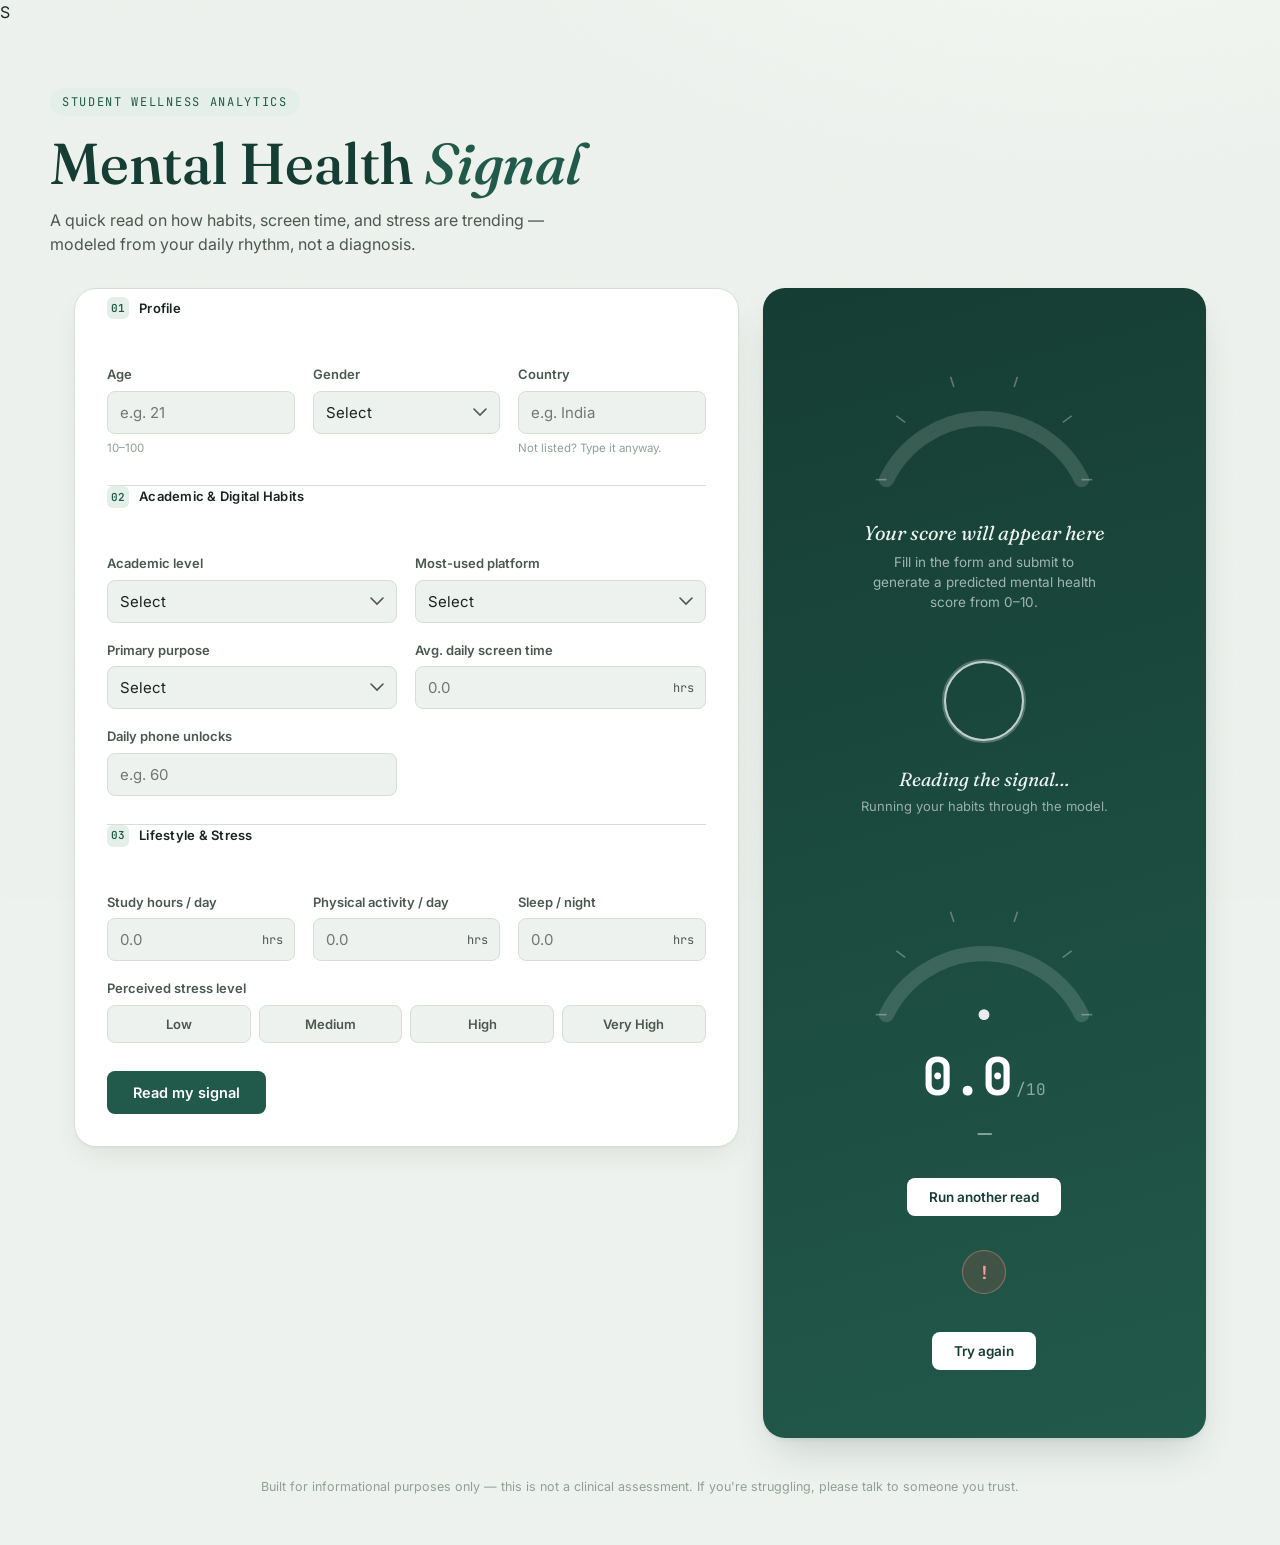
==== index.html @ 28da92a2 "first commit" ====
<!DOCTYPE html>
<html lang="en">
<head>
<meta charset="UTF-8" />
<meta name="viewport" content="width=device-width, initial-scale=1.0" />
<title>Mental Health Signal — Student Wellness Analytics</title>
<link rel="preconnect" href="https://fonts.googleapis.com">
<link rel="preconnect" href="https://fonts.gstatic.com" crossorigin>
<link href="https://fonts.googleapis.com/css2?family=Fraunces:ital,opsz,wght@0,9..144,400;0,9..144,500;0,9..144,600;1,9..144,500&family=Inter:wght@400;500;600;700&family=JetBrains+Mono:wght@400;500;700&display=swap" rel="stylesheet">
<link rel="stylesheet" href="style.css" />
</head>S
<body>

<div class="noise-overlay" aria-hidden="true"></div>

<header class="site-header">
  <div class="header-inner">
    <span class="eyebrow">Student Wellness Analytics</span>
    <h1 class="title">Mental Health <em>Signal</em></h1>
    <p class="subtitle">A quick read on how habits, screen time, and stress are trending — modeled from your daily rhythm, not a diagnosis.</p>
  </div>
</header>

<main class="layout">

  <!-- FORM PANEL -->
  <section class="panel form-panel" aria-labelledby="form-heading">
    <form id="predict-form" novalidate>

      <fieldset class="group">
        <legend><span class="legend-index">01</span> Profile</legend>
        <div class="grid grid-3">
          <div class="field">
            <label for="age">Age</label>
            <input type="number" id="age" name="age" min="10" max="100" step="1" required placeholder="e.g. 21" />
            <span class="hint">10–100</span>
            <span class="error-msg" data-for="age"></span>
          </div>
          <div class="field">
            <label for="gender">Gender</label>
            <select id="gender" name="gender" required>
              <option value="" disabled selected hidden>Select</option>
              <option value="Male">Male</option>
              <option value="Female">Female</option>
            </select>
            <span class="error-msg" data-for="gender"></span>
          </div>
          <div class="field">
            <label for="country">Country</label>
            <input type="text" id="country" name="country" list="country-list" required placeholder="e.g. India" autocomplete="off" />
            <datalist id="country-list">
              <option value="India"></option>
              <option value="USA"></option>
              <option value="Canada"></option>
              <option value="Australia"></option>
              <option value="UK"></option>
              <option value="Germany"></option>
              <option value="Mexico"></option>
              <option value="Turkey"></option>
              <option value="France"></option>
            </datalist>
            <span class="hint">Not listed? Type it anyway.</span>
            <span class="error-msg" data-for="country"></span>
          </div>
        </div>
      </fieldset>

      <fieldset class="group">
        <legend><span class="legend-index">02</span> Academic &amp; Digital Habits</legend>
        <div class="grid grid-2">
          <div class="field">
            <label for="academic_level">Academic level</label>
            <select id="academic_level" name="academic_level" required>
              <option value="" disabled selected hidden>Select</option>
              <option value="High School">High School</option>
              <option value="Undergraduate">Undergraduate</option>
              <option value="Graduate">Graduate</option>
            </select>
            <span class="error-msg" data-for="academic_level"></span>
          </div>
          <div class="field">
            <label for="most_used_platform">Most-used platform</label>
            <select id="most_used_platform" name="most_used_platform" required>
              <option value="" disabled selected hidden>Select</option>
              <option value="Facebook">Facebook</option>
              <option value="Instagram">Instagram</option>
              <option value="Snapchat">Snapchat</option>
              <option value="Twitter">Twitter</option>
              <option value="YouTube">YouTube</option>
              <option value="TikTok">TikTok</option>
              <option value="LinkedIn">LinkedIn</option>
              <option value="LINE">LINE</option>
              <option value="KakaoTalk">KakaoTalk</option>
              <option value="VKontakte">VKontakte</option>
              <option value="WhatsApp">WhatsApp</option>
              <option value="WeChat">WeChat</option>
            </select>
            <span class="error-msg" data-for="most_used_platform"></span>
          </div>
          <div class="field">
            <label for="purpose_of_use">Primary purpose</label>
            <select id="purpose_of_use" name="purpose_of_use" required>
              <option value="" disabled selected hidden>Select</option>
              <option value="Networking">Networking</option>
              <option value="Education">Education</option>
              <option value="Entertainment">Entertainment</option>
              <option value="News">News</option>
            </select>
            <span class="error-msg" data-for="purpose_of_use"></span>
          </div>
          <div class="field">
            <label for="avg_daily_usage_hours">Avg. daily screen time</label>
            <div class="unit-input">
              <input type="number" id="avg_daily_usage_hours" name="avg_daily_usage_hours" min="0" max="24" step="0.1" required placeholder="0.0" />
              <span class="unit">hrs</span>
            </div>
            <span class="error-msg" data-for="avg_daily_usage_hours"></span>
          </div>
          <div class="field">
            <label for="daily_unlocks">Daily phone unlocks</label>
            <input type="number" id="daily_unlocks" name="daily_unlocks" min="0" step="1" required placeholder="e.g. 60" />
            <span class="error-msg" data-for="daily_unlocks"></span>
          </div>
        </div>
      </fieldset>

      <fieldset class="group">
        <legend><span class="legend-index">03</span> Lifestyle &amp; Stress</legend>
        <div class="grid grid-3">
          <div class="field">
            <label for="study_hours">Study hours / day</label>
            <div class="unit-input">
              <input type="number" id="study_hours" name="study_hours" min="0" max="24" step="0.1" required placeholder="0.0" />
              <span class="unit">hrs</span>
            </div>
            <span class="error-msg" data-for="study_hours"></span>
          </div>
          <div class="field">
            <label for="physical_activity_hours">Physical activity / day</label>
            <div class="unit-input">
              <input type="number" id="physical_activity_hours" name="physical_activity_hours" min="0" max="24" step="0.1" required placeholder="0.0" />
              <span class="unit">hrs</span>
            </div>
            <span class="error-msg" data-for="physical_activity_hours"></span>
          </div>
          <div class="field">
            <label for="sleep_hours_per_night">Sleep / night</label>
            <div class="unit-input">
              <input type="number" id="sleep_hours_per_night" name="sleep_hours_per_night" min="0" max="24" step="0.1" required placeholder="0.0" />
              <span class="unit">hrs</span>
            </div>
            <span class="error-msg" data-for="sleep_hours_per_night"></span>
          </div>
          <div class="field field-span">
            <label for="stress_level">Perceived stress level</label>
            <div class="segmented" id="stress_level_group" data-name="stress_level">
              <button type="button" class="seg-btn" data-value="Low">Low</button>
              <button type="button" class="seg-btn" data-value="Medium">Medium</button>
              <button type="button" class="seg-btn" data-value="High">High</button>
              <button type="button" class="seg-btn" data-value="Very High">Very High</button>
            </div>
            <input type="hidden" id="stress_level" name="stress_level" required />
            <span class="error-msg" data-for="stress_level"></span>
          </div>
        </div>
      </fieldset>

      <div class="form-footer">
        <button type="submit" class="submit-btn" id="submit-btn">
          <span class="btn-label">Read my signal</span>
          <span class="btn-spinner" aria-hidden="true"></span>
        </button>
      </div>
    </form>
  </section>

  <!-- RESULT PANEL -->
  <aside class="panel result-panel" aria-live="polite">
    <div class="result-inner" id="result-inner">

      <div class="state state-idle" id="state-idle">
        <svg class="gauge gauge-idle" viewBox="0 0 240 160" aria-hidden="true">
          <path class="gauge-track" d="M 30 140 A 100 100 0 0 1 210 140" />
          <g class="gauge-ticks"></g>
        </svg>
        <p class="idle-label">Your score will appear here</p>
        <p class="idle-copy">Fill in the form and submit to generate a predicted mental health score from 0–10.</p>
      </div>

      <div class="state state-loading" id="state-loading" hidden>
        <div class="pulse-ring"></div>
        <p class="loading-label">Reading the signal…</p>
        <p class="loading-copy">Running your habits through the model.</p>
      </div>

      <div class="state state-result" id="state-result" hidden>
        <svg class="gauge gauge-result" viewBox="0 0 240 160" aria-hidden="true">
          <defs>
            <linearGradient id="gaugeGradient" x1="0%" y1="0%" x2="100%" y2="0%">
              <stop offset="0%" stop-color="#D9534F"/>
              <stop offset="45%" stop-color="#E3B341"/>
              <stop offset="100%" stop-color="#4C9A78"/>
            </linearGradient>
          </defs>
          <path class="gauge-track" d="M 30 140 A 100 100 0 0 1 210 140" />
          <path class="gauge-fill" id="gauge-fill" d="M 30 140 A 100 100 0 0 1 210 140" />
          <g class="gauge-ticks"></g>
          <circle class="gauge-needle-hub" cx="120" cy="140" r="5" />
        </svg>
        <div class="score-readout">
          <span class="score-number" id="score-number">0.0</span>
          <span class="score-max">/10</span>
        </div>
        <p class="score-band" id="score-band">—</p>
        <p class="score-context" id="score-context"></p>
        <button type="button" class="reset-btn" id="reset-btn">Run another read</button>
      </div>

      <div class="state state-error" id="state-error" hidden>
        <div class="error-icon" aria-hidden="true">!</div>
        <p class="error-copy" id="error-copy"></p>
        <button type="button" class="reset-btn" id="error-retry-btn">Try again</button>
      </div>

    </div>
  </aside>

</main>

<footer class="site-footer">
  <p>Built for informational purposes only — this is not a clinical assessment. If you're struggling, please talk to someone you trust.</p>
</footer>

<script src="script.js"></script>
</body>
</html>
---- style.css ----
/* =========================================================
   TOKENS
   ========================================================= */
:root {
  --ink:        #182420;
  --ink-soft:   #4A5850;
  --paper:      #EEF2EE;
  --paper-deep: #E2E8E1;
  --surface:    #FFFFFF;
  --line:       #D6DED5;

  --pine:       #21594A;
  --pine-deep:  #163D33;
  --pine-tint:  #E4EFE9;

  --amber:      #E3B341;
  --coral:      #D9534F;
  --sage:       #4C9A78;

  --font-display: 'Fraunces', Georgia, serif;
  --font-body:    'Inter', -apple-system, sans-serif;
  --font-mono:    'JetBrains Mono', 'SFMono-Regular', monospace;

  --radius-sm: 8px;
  --radius-md: 14px;
  --radius-lg: 22px;

  --shadow-card: 0 1px 2px rgba(24,36,32,0.04), 0 12px 28px -8px rgba(24,36,32,0.10);
  --shadow-lift: 0 2px 4px rgba(24,36,32,0.06), 0 20px 40px -12px rgba(22,61,51,0.20);
}

* { box-sizing: border-box; }

html { -webkit-font-smoothing: antialiased; }

body {
  margin: 0;
  background:
    radial-gradient(1200px 600px at 85% -10%, #F4F8F3 0%, transparent 55%),
    var(--paper);
  color: var(--ink);
  font-family: var(--font-body);
  line-height: 1.5;
  position: relative;
}

.noise-overlay {
  position: fixed;
  inset: 0;
  pointer-events: none;
  z-index: 0;
  opacity: 0.025;
  background-image: url("data:image/svg+xml,%3Csvg xmlns='http://www.w3.org/2000/svg' width='90' height='90'%3E%3Cfilter id='n'%3E%3CfeTurbulence type='fractalNoise' baseFrequency='0.9' numOctaves='2' stitchTiles='stitch'/%3E%3C/filter%3E%3Crect width='100%25' height='100%25' filter='url(%23n)'/%3E%3C/svg%3E");
}

/* =========================================================
   HEADER
   ========================================================= */
.site-header {
  padding: 64px 24px 32px;
  position: relative;
  z-index: 1;
}

.header-inner {
  max-width: 1180px;
  margin: 0 auto;
}

.eyebrow {
  display: inline-block;
  font-family: var(--font-mono);
  font-size: 12px;
  letter-spacing: 0.14em;
  text-transform: uppercase;
  color: var(--pine);
  background: var(--pine-tint);
  padding: 5px 12px;
  border-radius: 100px;
  margin-bottom: 18px;
}

.title {
  font-family: var(--font-display);
  font-weight: 500;
  font-size: clamp(2.4rem, 5vw, 3.6rem);
  line-height: 1.05;
  margin: 0 0 14px;
  letter-spacing: -0.01em;
  color: var(--pine-deep);
}

.title em {
  font-style: italic;
  font-weight: 500;
  color: var(--pine);
}

.subtitle {
  max-width: 560px;
  font-size: 16px;
  color: var(--ink-soft);
  margin: 0;
}

/* =========================================================
   LAYOUT
   ========================================================= */
.layout {
  max-width: 1180px;
  margin: 0 auto;
  padding: 0 24px 40px;
  display: grid;
  grid-template-columns: 1.5fr 1fr;
  gap: 24px;
  align-items: start;
  position: relative;
  z-index: 1;
}

.panel {
  background: var(--surface);
  border-radius: var(--radius-lg);
  border: 1px solid var(--line);
  box-shadow: var(--shadow-card);
}

.form-panel { padding: 8px 32px 32px; }

.result-panel {
  position: sticky;
  top: 24px;
  min-height: 520px;
  background: linear-gradient(165deg, var(--pine-deep) 0%, var(--pine) 100%);
  border: none;
  box-shadow: var(--shadow-lift);
  display: flex;
  color: #EAF3EE;
}

/* =========================================================
   FORM
   ========================================================= */
fieldset.group {
  border: none;
  margin: 0;
  padding: 28px 0;
  border-bottom: 1px solid var(--line);
}
fieldset.group:last-of-type { border-bottom: none; padding-bottom: 8px; }

legend {
  font-family: var(--font-body);
  font-weight: 600;
  font-size: 13px;
  letter-spacing: 0.02em;
  color: var(--ink);
  display: flex;
  align-items: center;
  gap: 10px;
  padding: 0;
  margin-bottom: 18px;
}

.legend-index {
  font-family: var(--font-mono);
  font-size: 11px;
  color: var(--pine);
  background: var(--pine-tint);
  width: 22px;
  height: 22px;
  border-radius: 6px;
  display: inline-flex;
  align-items: center;
  justify-content: center;
}

.grid {
  display: grid;
  gap: 18px;
}
.grid-2 { grid-template-columns: repeat(2, 1fr); }
.grid-3 { grid-template-columns: repeat(3, 1fr); }

.field { display: flex; flex-direction: column; gap: 6px; position: relative; }
.field-span { grid-column: 1 / -1; }

label {
  font-size: 13px;
  font-weight: 600;
  color: var(--ink-soft);
}

input[type="text"],
input[type="number"],
select {
  font-family: var(--font-body);
  font-size: 15px;
  color: var(--ink);
  background: var(--paper);
  border: 1.5px solid var(--line);
  border-radius: var(--radius-sm);
  padding: 11px 12px;
  width: 100%;
  transition: border-color 0.15s ease, background 0.15s ease, box-shadow 0.15s ease;
  appearance: none;
}

select {
  background-image: url("data:image/svg+xml,%3Csvg xmlns='http://www.w3.org/2000/svg' width='14' height='9'%3E%3Cpath d='M1 1l6 6 6-6' stroke='%234A5850' stroke-width='1.6' fill='none' stroke-linecap='round'/%3E%3C/svg%3E");
  background-repeat: no-repeat;
  background-position: right 12px center;
  padding-right: 34px;
  cursor: pointer;
}

input:hover, select:hover { border-color: #B9C6B7; }

input:focus, select:focus {
  outline: none;
  border-color: var(--pine);
  background: var(--surface);
  box-shadow: 0 0 0 3px var(--pine-tint);
}

input:invalid:not(:placeholder-shown):not(:focus) {
  border-color: var(--coral);
}

.field.field-error input,
.field.field-error select {
  border-color: var(--coral);
  background: #FBEEEE;
}

.unit-input { position: relative; }
.unit-input input { padding-right: 44px; }
.unit-input .unit {
  position: absolute;
  right: 12px;
  top: 50%;
  transform: translateY(-50%);
  font-family: var(--font-mono);
  font-size: 12px;
  color: var(--ink-soft);
  pointer-events: none;
}

.hint {
  font-size: 11.5px;
  color: #90A096;
}

.error-msg {
  font-size: 12px;
  color: var(--coral);
  min-height: 0;
  display: none;
}
.field.field-error .error-msg { display: block; }

/* segmented control for stress level */
.segmented {
  display: grid;
  grid-template-columns: repeat(4, 1fr);
  gap: 8px;
}

.seg-btn {
  font-family: var(--font-body);
  font-size: 13px;
  font-weight: 600;
  color: var(--ink-soft);
  background: var(--paper);
  border: 1.5px solid var(--line);
  border-radius: var(--radius-sm);
  padding: 10px 8px;
  cursor: pointer;
  transition: all 0.15s ease;
}
.seg-btn:hover { border-color: #B9C6B7; color: var(--ink); }
.seg-btn.active {
  background: var(--pine);
  border-color: var(--pine);
  color: #fff;
}
.seg-btn[data-value="Very High"].active { background: var(--coral); border-color: var(--coral); }
.seg-btn[data-value="High"].active { background: #C97C3B; border-color: #C97C3B; }

/* footer / submit */
.form-footer {
  display: flex;
  align-items: center;
  justify-content: space-between;
  gap: 16px;
  padding-top: 20px;
}

.api-note {
  font-family: var(--font-mono);
  font-size: 11.5px;
  color: #90A096;
  margin: 0;
}
.api-note code {
  background: var(--paper-deep);
  padding: 2px 5px;
  border-radius: 4px;
}

.submit-btn {
  position: relative;
  font-family: var(--font-body);
  font-weight: 600;
  font-size: 14.5px;
  color: #fff;
  background: var(--pine);
  border: none;
  border-radius: var(--radius-sm);
  padding: 13px 26px;
  cursor: pointer;
  display: inline-flex;
  align-items: center;
  gap: 10px;
  transition: background 0.15s ease, transform 0.1s ease;
  white-space: nowrap;
}
.submit-btn:hover { background: var(--pine-deep); }
.submit-btn:active { transform: scale(0.98); }
.submit-btn:disabled { opacity: 0.75; cursor: progress; }

.btn-spinner {
  display: none;
  width: 14px;
  height: 14px;
  border-radius: 50%;
  border: 2px solid rgba(255,255,255,0.35);
  border-top-color: #fff;
  animation: spin 0.7s linear infinite;
}
.submit-btn.loading .btn-label { opacity: 0.85; }
.submit-btn.loading .btn-spinner { display: inline-block; }

@keyframes spin { to { transform: rotate(360deg); } }

/* =========================================================
   RESULT PANEL
   ========================================================= */
.result-inner {
  width: 100%;
  padding: 40px 32px;
  display: flex;
  flex-direction: column;
  align-items: center;
  text-align: center;
  gap: 6px;
}

.state { width: 100%; display: flex; flex-direction: column; align-items: center; }

/* gauge */
.gauge { width: 100%; max-width: 260px; overflow: visible; margin-bottom: 8px; }
.gauge-track {
  fill: none;
  stroke: rgba(255,255,255,0.14);
  stroke-width: 14;
  stroke-linecap: round;
}
.gauge-fill {
  fill: none;
  stroke: url(#gaugeGradient);
  stroke-width: 14;
  stroke-linecap: round;
  stroke-dasharray: 314;
  stroke-dashoffset: 314;
  transition: stroke-dashoffset 1.1s cubic-bezier(0.22, 1, 0.36, 1);
}
.gauge-needle-hub { fill: #fff; opacity: 0.9; }
.gauge-ticks line { stroke: rgba(255,255,255,0.3); stroke-width: 1.5; }

.idle-label {
  font-family: var(--font-display);
  font-size: 20px;
  font-style: italic;
  color: #EAF3EE;
  margin: 8px 0 4px;
}
.idle-copy {
  font-size: 13.5px;
  color: rgba(234,243,238,0.65);
  max-width: 230px;
  margin: 0;
}

/* loading */
.state-loading { padding: 40px 0; }
.pulse-ring {
  width: 84px;
  height: 84px;
  border-radius: 50%;
  border: 2px solid rgba(255,255,255,0.25);
  position: relative;
  margin-bottom: 22px;
}
.pulse-ring::before, .pulse-ring::after {
  content: "";
  position: absolute;
  inset: 0;
  border-radius: 50%;
  border: 2px solid rgba(234,243,238,0.55);
  animation: pulse-out 1.8s ease-out infinite;
}
.pulse-ring::after { animation-delay: 0.6s; }
@keyframes pulse-out {
  0% { transform: scale(0.6); opacity: 0.9; }
  100% { transform: scale(1.9); opacity: 0; }
}
.loading-label {
  font-family: var(--font-display);
  font-style: italic;
  font-size: 19px;
  margin: 0 0 4px;
}
.loading-copy { font-size: 13px; color: rgba(234,243,238,0.6); margin: 0; }

/* result */
.score-readout {
  display: flex;
  align-items: baseline;
  gap: 4px;
  margin-top: -6px;
}
.score-number {
  font-family: var(--font-mono);
  font-weight: 700;
  font-size: 52px;
  color: #fff;
  letter-spacing: -0.02em;
}
.score-max { font-family: var(--font-mono); font-size: 16px; color: rgba(234,243,238,0.55); }

.score-band {
  font-family: var(--font-display);
  font-style: italic;
  font-size: 19px;
  margin: 2px 0 10px;
}
.score-context {
  font-size: 13px;
  color: rgba(234,243,238,0.7);
  max-width: 250px;
  margin: 0 0 22px;
}

.reset-btn {
  font-family: var(--font-body);
  font-weight: 600;
  font-size: 13.5px;
  color: var(--pine-deep);
  background: #fff;
  border: none;
  border-radius: var(--radius-sm);
  padding: 11px 22px;
  cursor: pointer;
  transition: transform 0.1s ease, box-shadow 0.15s ease;
}
.reset-btn:hover { box-shadow: 0 6px 16px rgba(0,0,0,0.18); }
.reset-btn:active { transform: scale(0.98); }

/* error state */
.state-error { padding: 28px 0; }
.error-icon {
  width: 44px;
  height: 44px;
  border-radius: 50%;
  background: rgba(217,83,79,0.18);
  color: #FF9B95;
  border: 1.5px solid rgba(255,155,149,0.4);
  display: flex;
  align-items: center;
  justify-content: center;
  font-family: var(--font-mono);
  font-weight: 700;
  font-size: 18px;
  margin-bottom: 16px;
}
.error-label {
  font-family: var(--font-display);
  font-style: italic;
  font-size: 19px;
  margin: 0 0 6px;
}
.error-copy {
  font-size: 13px;
  color: rgba(234,243,238,0.7);
  max-width: 250px;
  margin: 0 0 22px;
}

/* =========================================================
   FOOTER
   ========================================================= */
.site-footer {
  max-width: 1180px;
  margin: 0 auto;
  padding: 0 24px 48px;
  position: relative;
  z-index: 1;
}
.site-footer p {
  font-size: 12.5px;
  color: #90A096;
  text-align: center;
  margin: 0;
}

/* =========================================================
   RESPONSIVE
   ========================================================= */
@media (max-width: 920px) {
  .layout { grid-template-columns: 1fr; }
  .result-panel { position: static; min-height: 420px; }
  .grid-3 { grid-template-columns: repeat(2, 1fr); }
}

@media (max-width: 560px) {
  .site-header { padding: 44px 16px 24px; }
  .layout { padding: 0 16px 32px; gap: 16px; }
  .form-panel { padding: 4px 20px 24px; }
  .grid-2, .grid-3 { grid-template-columns: 1fr; }
  .segmented { grid-template-columns: repeat(2, 1fr); }
  .form-footer { flex-direction: column; align-items: stretch; gap: 14px; }
  .submit-btn { justify-content: center; }
  .api-note { text-align: center; }
}

@media (prefers-reduced-motion: reduce) {
  * { animation-duration: 0.001ms !important; transition-duration: 0.001ms !important; }
}
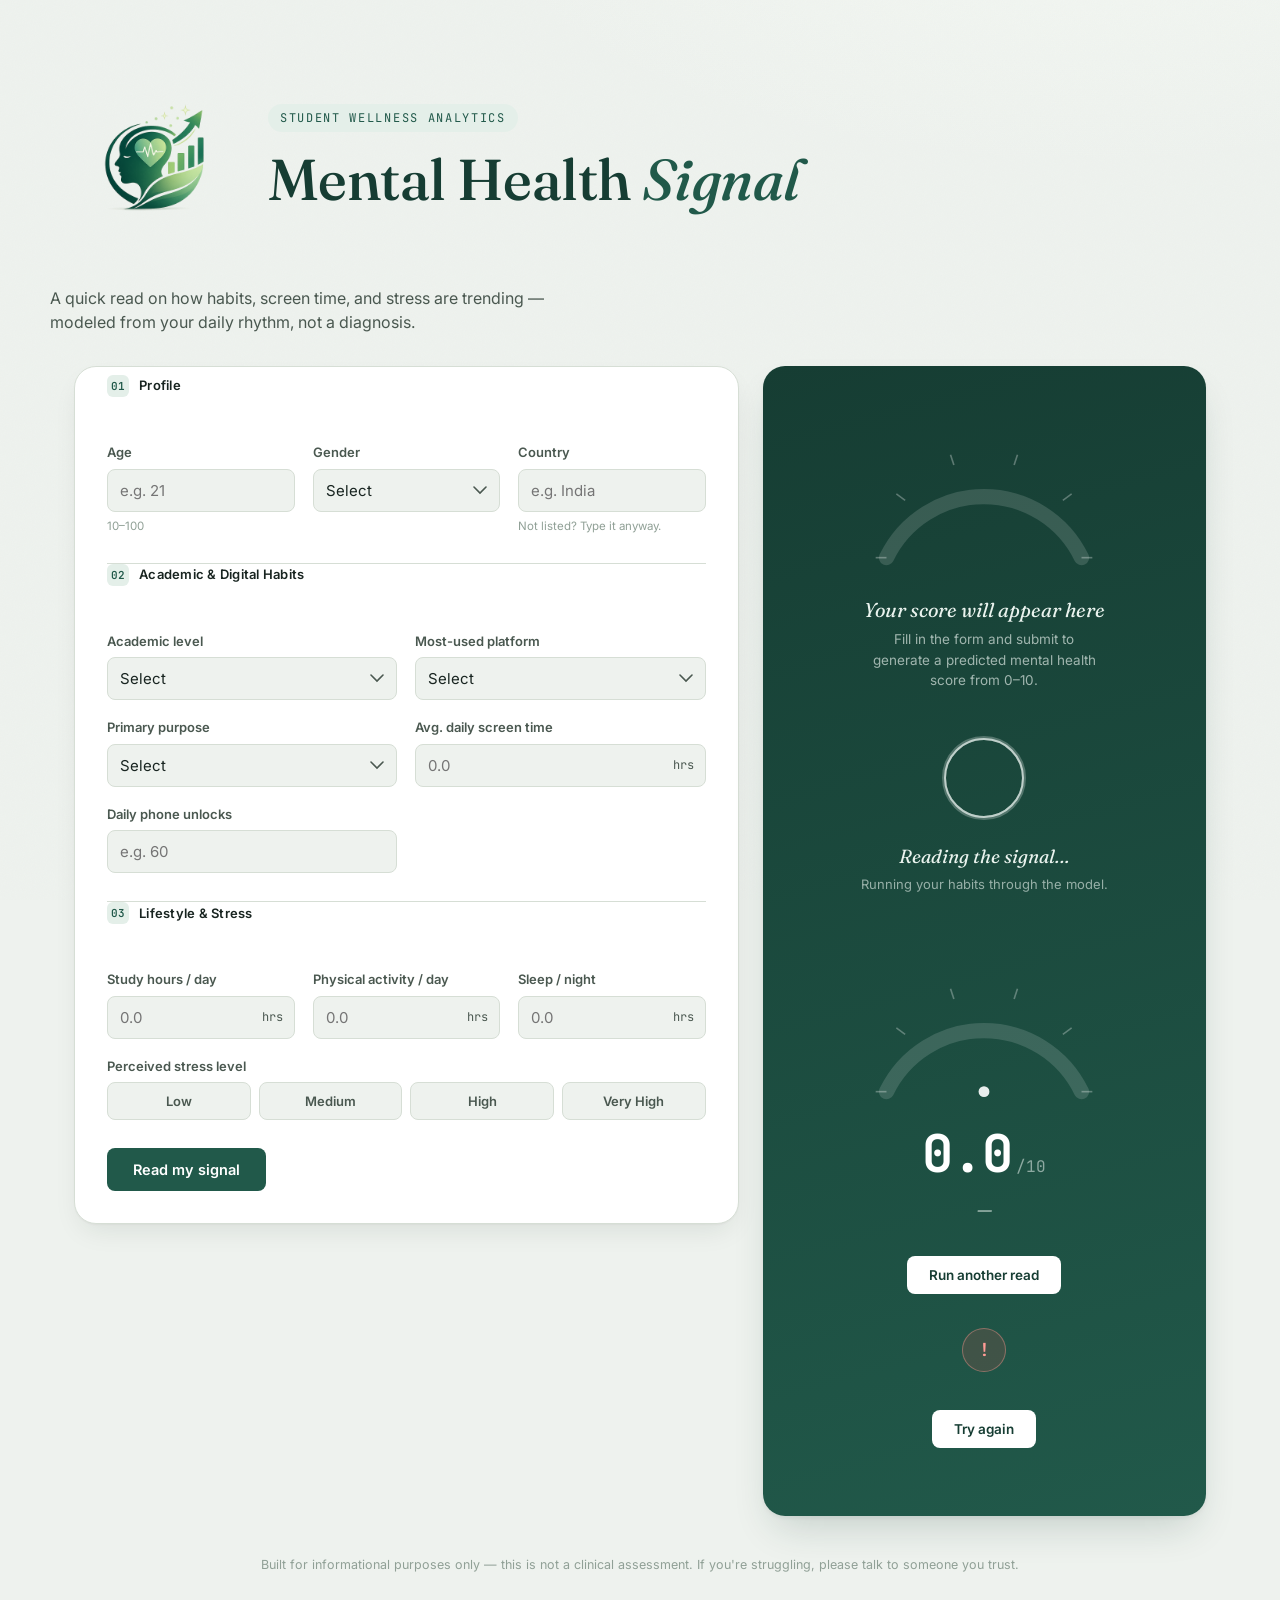
==== commit fd569bc9: "Add logo" ====
--- a/index.html
+++ b/index.html
@@ -8,15 +8,20 @@
 <link rel="preconnect" href="https://fonts.gstatic.com" crossorigin>
 <link href="https://fonts.googleapis.com/css2?family=Fraunces:ital,opsz,wght@0,9..144,400;0,9..144,500;0,9..144,600;1,9..144,500&family=Inter:wght@400;500;600;700&family=JetBrains+Mono:wght@400;500;700&display=swap" rel="stylesheet">
 <link rel="stylesheet" href="style.css" />
-</head>S
+</head>
 <body>
 
 <div class="noise-overlay" aria-hidden="true"></div>
 
 <header class="site-header">
-  <div class="header-inner">
-    <span class="eyebrow">Student Wellness Analytics</span>
-    <h1 class="title">Mental Health <em>Signal</em></h1>
+  <div class="header-inner header-branding">
+    <div class="brand-logo">
+      <img src="logo.png" alt="Mental Health Signal logo" />
+      <div>
+        <span class="eyebrow">Student Wellness Analytics</span>
+        <h1 class="title">Mental Health <em>Signal</em></h1>
+      </div>
+    </div>
     <p class="subtitle">A quick read on how habits, screen time, and stress are trending — modeled from your daily rhythm, not a diagnosis.</p>
   </div>
 </header>
--- a/style.css
+++ b/style.css
@@ -94,6 +94,28 @@
   font-style: italic;
   font-weight: 500;
   color: var(--pine);
+}
+
+.header-branding {
+  display: flex;
+  flex-direction: column;
+  gap: 22px;
+}
+
+.brand-logo {
+  display: flex;
+  align-items: center;
+  gap: 18px;
+}
+
+.brand-logo img {
+  width: 200px;
+  height: 200px;
+  border-radius: 18px;
+  object-fit: contain;
+  box-shadow: none;
+  background: transparent;
+  border: none;
 }
 
 .subtitle {
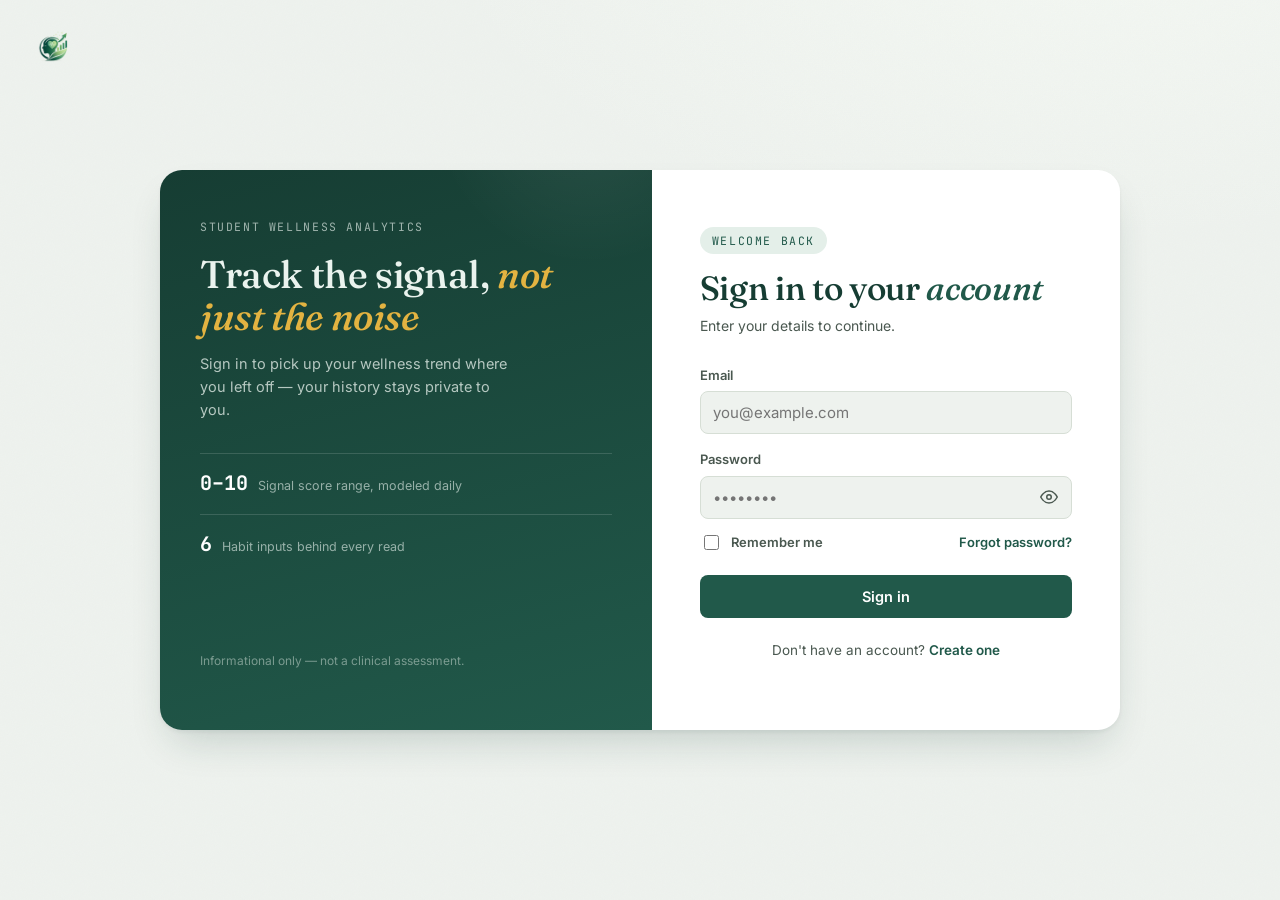
==== commit 0179deff: "Build Authentication Pages" ====
--- a/index.html
+++ b/index.html
@@ -8,6 +8,14 @@
 <link rel="preconnect" href="https://fonts.gstatic.com" crossorigin>
 <link href="https://fonts.googleapis.com/css2?family=Fraunces:ital,opsz,wght@0,9..144,400;0,9..144,500;0,9..144,600;1,9..144,500&family=Inter:wght@400;500;600;700&family=JetBrains+Mono:wght@400;500;700&display=swap" rel="stylesheet">
 <link rel="stylesheet" href="style.css" />
+
+<script>
+  // ---- Auth guard: redirect to login if not signed in ----
+  // Runs immediately (before body renders) to avoid a flash of protected content.
+  if (!localStorage.getItem('mhs_token')) {
+    window.location.replace('login.html');
+  }
+</script>
 </head>
 <body>
 
@@ -15,8 +23,18 @@
 
 <header class="site-header">
   <div class="header-inner header-branding">
+    <div class="user-bar">
+      <nav class="site-nav">
+        <a href="about.html" class="nav-link">About</a>
+        <a href="index.html" class="nav-link active">Predictor</a>
+      </nav>
+      <div class="user-bar-right">
+        <span class="user-greeting" id="user-greeting"></span>
+        <button type="button" class="logout-btn" id="logout-btn">Log out</button>
+      </div>
+    </div>
     <div class="brand-logo">
-      <img src="logo.png" alt="Mental Health Signal logo" />
+      <img src="logo.png" alt="Mental Health Signal logo" class="site-logo" />
       <div>
         <span class="eyebrow">Student Wellness Analytics</span>
         <h1 class="title">Mental Health <em>Signal</em></h1>
@@ -237,5 +255,36 @@
 </footer>
 
 <script src="script.js"></script>
+<script>
+  // ===== CONFIG ===== (should match login.html / register.html)
+  const API_BASE = "http://127.0.0.1:8000";
+
+  // show logged-in user's name
+  const storedUser = JSON.parse(localStorage.getItem('mhs_user') || 'null');
+  const greetingEl = document.getElementById('user-greeting');
+  if (greetingEl && storedUser) {
+    greetingEl.textContent = `Hi, ${storedUser.first_name}`;
+  }
+
+  // logout
+  const logoutBtn = document.getElementById('logout-btn');
+  if (logoutBtn) {
+    logoutBtn.addEventListener('click', async () => {
+      const token = localStorage.getItem('mhs_token');
+      try {
+        await fetch(`${API_BASE}/logout`, {
+          method: 'POST',
+          headers: { 'Authorization': `Bearer ${token}` },
+        });
+      } catch (err) {
+        // proceed with local logout even if the request fails
+      }
+      localStorage.removeItem('mhs_token');
+      localStorage.removeItem('mhs_user');
+      window.location.href = 'login.html';
+    });
+  }
+</script>
+
 </body>
 </html>
--- a/style.css
+++ b/style.css
@@ -102,6 +102,58 @@
   gap: 22px;
 }
 
+.user-bar {
+  display: flex;
+  align-items: center;
+  justify-content: space-between;
+  gap: 14px;
+  margin-bottom: -4px;
+}
+
+.user-bar-right {
+  display: flex;
+  align-items: center;
+  gap: 14px;
+}
+
+.site-nav {
+  display: flex;
+  gap: 6px;
+}
+
+.nav-link {
+  font-family: var(--font-mono);
+  font-size: 12px;
+  letter-spacing: 0.02em;
+  color: var(--ink-soft);
+  text-decoration: none;
+  padding: 6px 13px;
+  border-radius: 100px;
+  transition: background 0.15s ease, color 0.15s ease;
+}
+.nav-link:hover { background: var(--paper-deep); color: var(--ink); }
+.nav-link.active { background: var(--pine); color: #fff; }
+
+.user-greeting {
+  font-family: var(--font-mono);
+  font-size: 12px;
+  color: var(--ink-soft);
+}
+
+.logout-btn {
+  font-family: var(--font-body);
+  font-weight: 600;
+  font-size: 12.5px;
+  color: var(--pine);
+  background: var(--pine-tint);
+  border: none;
+  border-radius: 100px;
+  padding: 7px 14px;
+  cursor: pointer;
+  transition: background 0.15s ease;
+}
+.logout-btn:hover { background: #D5E5DC; }
+
 .brand-logo {
   display: flex;
   align-items: center;
@@ -122,7 +174,7 @@
   max-width: 560px;
   font-size: 16px;
   color: var(--ink-soft);
-  margin: 0;
+  margin: 25px;
 }
 
 /* =========================================================
